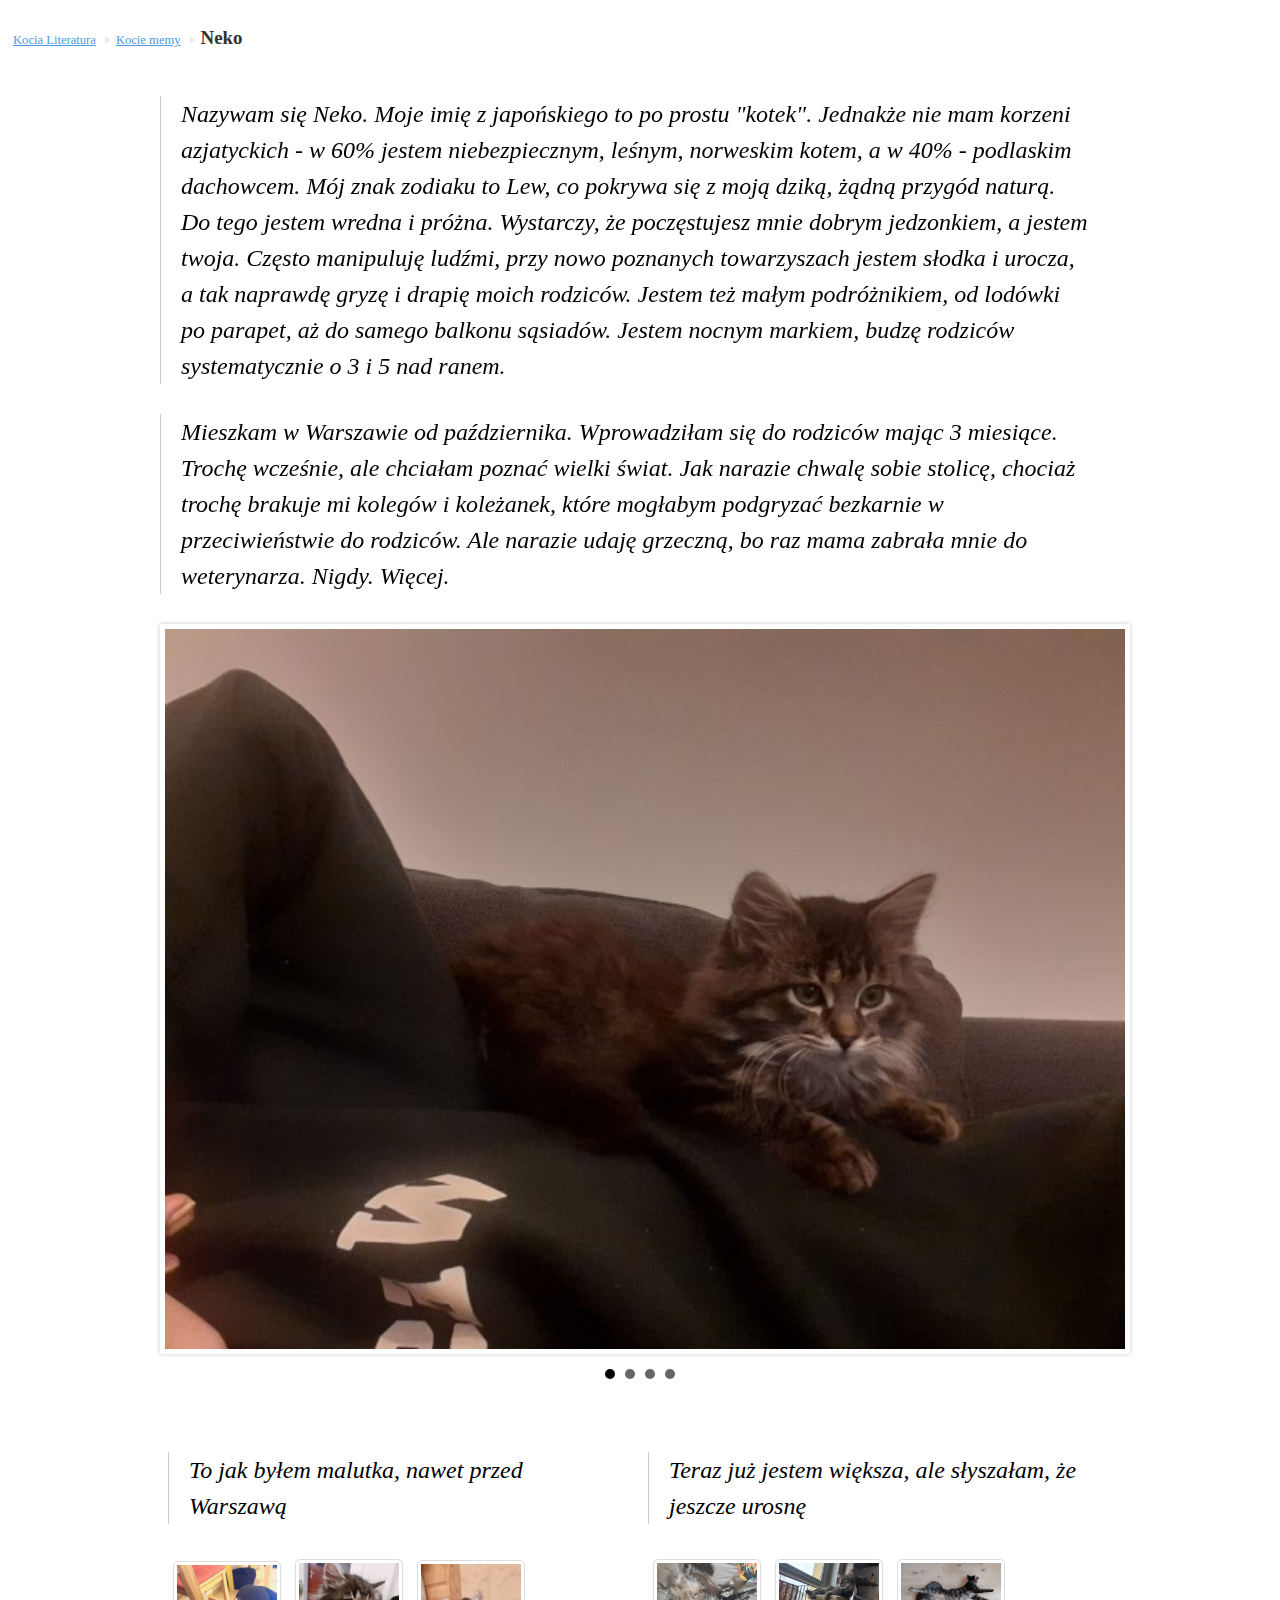
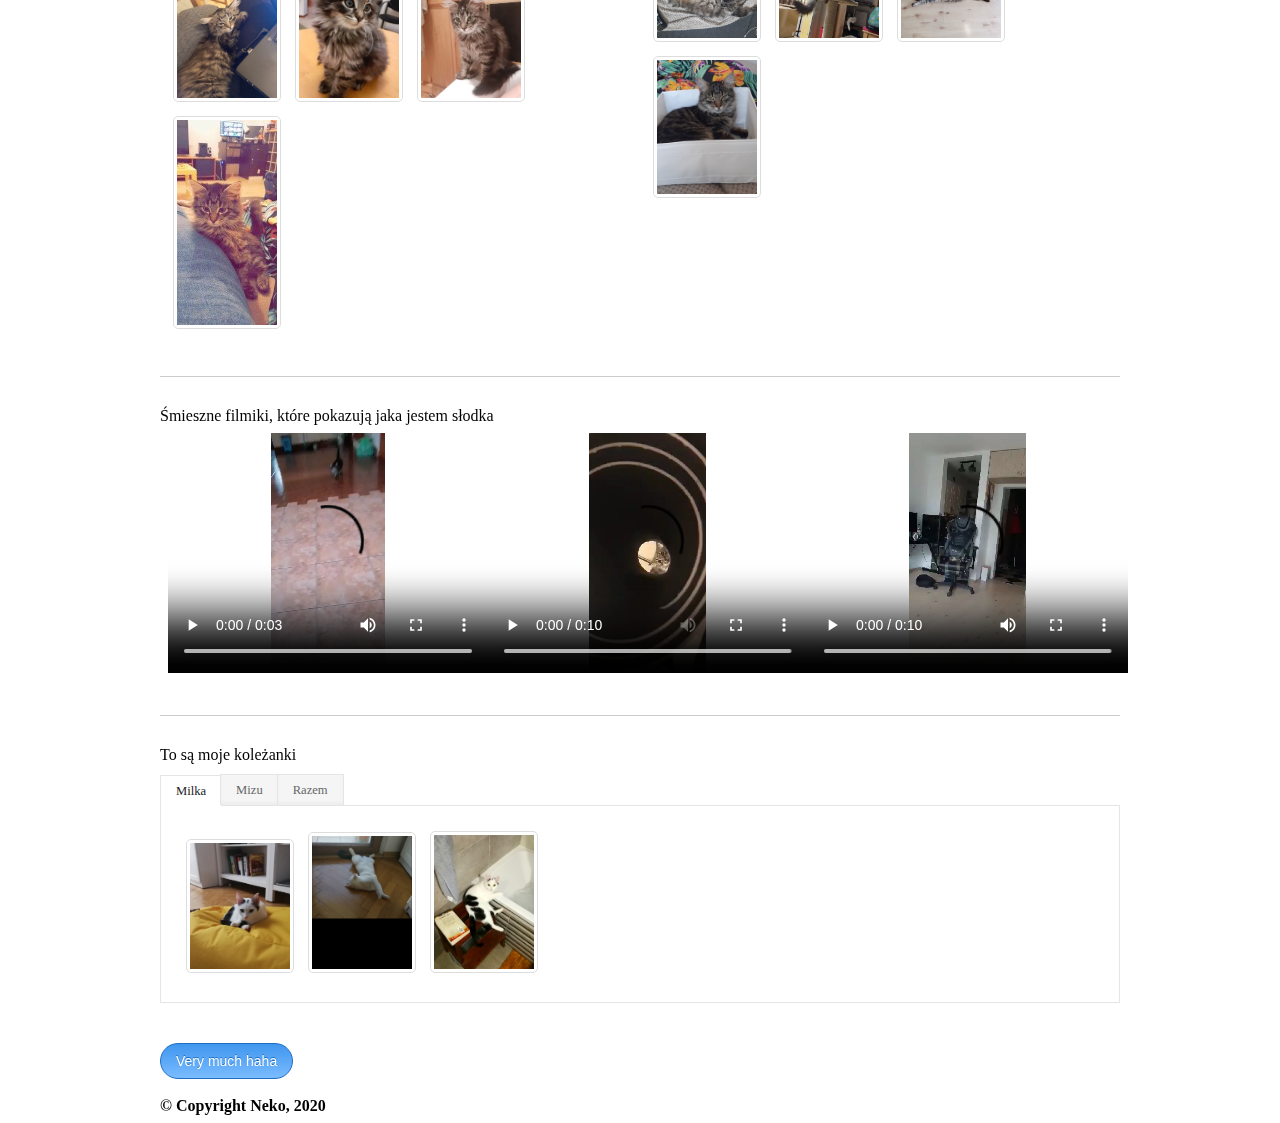
==== src/main/resources/static/index.html @ a4380b23 "First commit" ====
﻿<!DOCTYPE html>
<html lang="pl">
<head>
	<!-- META -->
	<title>Neko - dorosla wersja</title>
	<meta charset="UTF-8">
	<meta name="viewport" content="width=device-width, initial-scale=1.0"/>
	<meta name="description" content="" />
	

	</head>
	<body>
	<ul class="breadcrumbs">
<li><a href="https://www.koty.pl/ksiazki-o-kotach/">Kocia Literatura</a></li>
<li><a href="https://kwejk.pl/kategoria/koty">Kocie memy</a></li>
<li><a href=""><h5>Neko</h5></a></li>
</ul>





<div class="grid">
<blockquote>
<p>
Nazywam się Neko. Moje imię z japońskiego to po prostu "kotek". Jednakże nie mam korzeni azjatyckich - w 60% jestem niebezpiecznym, leśnym, norweskim kotem, a w 40% - podlaskim dachowcem.
Mój znak zodiaku to Lew, co pokrywa się z moją dziką, żądną przygód naturą. Do tego jestem wredna i próżna. Wystarczy, że poczęstujesz mnie dobrym jedzonkiem, a jestem twoja.
Często manipuluję ludźmi, przy nowo poznanych towarzyszach jestem słodka i urocza, a tak naprawdę gryzę i drapię moich rodziców.
Jestem też małym podróżnikiem, od lodówki po parapet, aż do samego balkonu sąsiadów.
Jestem nocnym markiem, budzę rodziców systematycznie o 3 i 5 nad ranem.

</p>
</blockquote>




<blockquote>
<p>Mieszkam w Warszawie od października. Wprowadziłam się do rodziców mając 3 miesiące. Trochę wcześnie, ale chciałam poznać wielki świat.
Jak narazie chwalę sobie stolicę, chociaż trochę brakuje mi kolegów i koleżanek, które mogłabym podgryzać bezkarnie w przeciwieństwie do rodziców.
Ale narazie udaję grzeczną, bo raz mama zabrała mnie do weterynarza.
Nigdy. Więcej.
</p>
</blockquote>




	<ul class="slideshow">
		<li><img src="slide3.jpg" alt="Kotek" width="550" height="350" /></li>
		<li><img src="c3.jpg" alt="Kotek"  width="550" height="350" /></li>
		<li><img src="c2.jpg" alt="Kotek" width="550" height="350" /></li>
		<li><img src="c6.jpg" alt="Kotek" width="550" height="350" /></li>
	</ul>

	<div class="col_6">
	
	<blockquote>
<p>
To jak byłem malutka, nawet przed Warszawą
</p>
</blockquote>


		<div class="gallery">
			<a href="small1.jpg"><img src="small1.jpg" alt="Kotek" width="100" height="100" /></a>
			<a href="small2.jpg"><img src="small2.jpg" alt="Kotek" width="100" height="100" /></a>
			<a href="small3.jpg"><img src="small3.jpg" alt="Kotek" width="100" height="100" /></a>
			<a href="small4.jpg"><img src="small4.jpg" alt="Kotek" width="100" height="100" /></a>

		</div>
	
	
	</div>
<div class="col_6">
<blockquote>
<p>
Teraz już jestem większa, ale słyszałam, że jeszcze urosnę
</p>
</blockquote>



	<div class="gallery">
		<a href="c6.jpg"><img src="c6.jpg" alt="Kotek"  width="100" height="100" /></a>
		<a href="c2.jpg"><img src="c2.jpg" alt="Kotek" width="100" height="100" /></a>
		<a href="c3.jpg"><img src="c3.jpg" alt="Kotek" width="100" height="100" /></a>
		<a href="c5.jpg"><img src="c5.jpg" alt="Kotek" width="100" height="100" /></a>
	</div>

</div>


<hr class="alt1" />

<div class="headline">Śmieszne filmiki, które pokazują jaka jestem słodka</div>
	<div class="col_4">
		<video width="320" height="240" controls>
			<source src="video1.mp4" type="video/mp4"></video>

	</div>
	<div class="col_4"><video width="320" height="240" controls>
		<source src="video2.mp4" type="video/mp4"></video>

	</div>
	<div class="col_4">
		<video width="320" height="240" controls>
			<source src="video3.mp4" type="video/mp4"></video>

	</div>

<hr class="alt1" />
<div class="headline">
  To są moje koleżanki
  </div>
  <ul class="tabs left">
<li><a href="#tabr1">Milka</a></li>
<li><a href="#tabr2">Mizu</a></li>
<li><a href="#tabr3">Razem</a></li>
</ul>

<div id="tabr1" class="tab-content">
	<div class="gallery">
		<a href="milka1.jpg"><img src="milka1.jpg" alt="Kotek" width="100" height="100" /></a>
		<a href="milka2.jpg"><img src="milka2.jpg" alt="Kotek" width="100" height="100" /></a>
		<a href="milka3.jpg"><img src="milka3.jpg" alt="Kotek" width="100" height="100" /></a>

	</div>

</div>
<div id="tabr2" class="tab-content">
	<div class="gallery">
		<a href="mizu1.jpg"><img src="mizu1.jpg" alt="Kotek" width="100" height="100" /></a>
		<a href="mizu2.jpg"><img src="mizu2.jpg" alt="Kotek" width="100" height="100" /></a>
		<a href="mizu3.jpg"><img src="mizu3.jpg" alt="Kotek" width="100" height="100" /></a>

	</div>

</div>
<div id="tabr3" class="tab-content">
	<div class="gallery">
		<a href="razem1.jpg"><img src="razem1.jpg" alt="Kotek" width="100" height="100" /></a>
		<a href="razem2.jpg"><img src="razem2.jpg" alt="Kotek" width="100" height="100" /></a>
		<a href="razem3.jpg"><img src="razem3.jpg" alt="Kotek" width="100" height="100" /></a>

	</div>
</div>




<div class="headline"><button class="tooltip medium blue pill" data-content="#tooltipcontentID" data-action="click">Very much haha</button> </div>
<div class="tooltip-content" id="tooltipcontentID"><h5>To już koniec?</h5>
<img src="haha1.jpg" alt="Kotek" width="180" height="150" />
</div>
	<!-- Cookie Consent by https://www.FreePrivacyPolicy.com -->
	<script  src="//www.freeprivacypolicy.com/public/cookie-consent/4.0.0/cookie-consent.js" charset="UTF-8"></script>
	<script  charset="UTF-8">
document.addEventListener('DOMContentLoaded', function () {
cookieconsent.run({"notice_banner_type":"headline","consent_type":"implied","palette":"light","language":"en","page_load_consent_levels":["strictly-necessary","functionality","tracking","targeting"],"notice_banner_reject_button_hide":false,"preferences_center_close_button_hide":false});
});
</script>

	<noscript>Cookie Consent by <a href="https://www.FreePrivacyPolicy.com/free-cookie-consent/" rel="nofollow noopener">FreePrivacyPolicy.com</a></noscript>

	<footer>

       <div class="footer"> <b>   © Copyright Neko, 2020</b></div>


     </footer>
</div> <!-- End Grid -->

</body>
<!-- CSS -->
<link rel="stylesheet" type="text/css" href="css/kickstart.css" media="all" />
<link rel="stylesheet" type="text/css" href="style.css" media="all" />

<!-- Javascript -->
<script  src="https://ajax.googleapis.com/ajax/libs/jquery/1.9.1/jquery.min.js" defer></script>
<script  src="js/kickstart.js" defer></script>
</html>
---- src/main/resources/static/css/kickstart.css ----
/*
	99Lime.com HTML KickStart by Joshua Gatcke
	kickstart.css

	Don't edit the file if you want HTML KickStart to be upgradeable.
	Instead, copy any CSS selectors you want to modify to your style.css file.

	// Colors
	blue: #4D99E0;
*/
/*---------------------------------
	IMPORTS
-----------------------------------*/
@import url(kickstart-buttons.css);
@import url(kickstart-forms.css);
@import url(kickstart-grid.css);
@import url(jquery.fancybox-1.3.4.css);
@import url(kickstart-slideshow.css);
@import url(tiptip.css);


/*---------------------------------
	HTML ELEMENTS
-----------------------------------*/
*{
-webkit-box-sizing: border-box; /* Safari/Chrome, other WebKit */
-moz-box-sizing: border-box;    /* Firefox, other Gecko */
box-sizing: border-box;         /* Opera/IE 8+ */
}
a{color:#4D99E0;outline:0;}
a:active{color:inherit;}
a:visited{}
a:hover{}
a img{border:0;}
a [class^="icon-"]{color:inherit;text-decoration:none;}
strong,b{color:#000;font-weight:bold;}
strike{}
em,i{}
.hide{display:none;}
.show{display:block;}

/*---------------------------------
	UTILITY
-----------------------------------*/
.center{text-align:center;}
.left{text-align:left;}
.right{text-align:right;}

/*---------------------------------
	HR
-----------------------------------*/
hr{clear:both;border-bottom:0;border-top:1px dotted #ccc;border-right:0;border-left:0;margin:30px 0;min-height: 0;height:1px;}
hr.alt1{border-style: solid;}
hr.alt2{border-style: dashed;}

/*---------------------------------
	HTML5 ELEMENTS (shim)
-----------------------------------*/
article,aside,details,figcaption,figure,
footer,header,hgroup,menu,nav,section {
display:block;
}

/*---------------------------------
	HEADINGS
-----------------------------------*/
h1,h2,h3,h4,h5,h6{
font-weight:bold;
line-height:140%;
}

h1{
font-size:3.5em;
margin:10px 0 10px 0;
}

h2{
font-size:3em;
margin:10px 0 10px 0;
}

h3{
font-size:2.5em;
margin:10px 0 10px 0;
line-height:130%;
}

h4{
font-size:2em;
margin:10px 0 10px 0;
}

h5{
font-size:1.5em;
margin:10px 0 10px 0;
}

h6{
font-size:1.2em;
margin:10px 0 5px 0;
}

/*---------------------------------
	PARAGRAPHS
-----------------------------------*/
p{
margin:10px 0;
}

/*---------------------------------
	BLOCKQUOTES
-----------------------------------*/
blockquote{
font-size:1.5em;
line-height:1.5em;
font-style: italic;
margin:30px 30px 30px 0;
padding:0 0 0 20px;
border-left:1px solid #ccc;
}

	blockquote span{font-size:0.7em;display:block;}
	blockquote.small{font-size:1.2em;}

/*---------------------------------
	LISTS
-----------------------------------*/
ul, ol{
padding:0;
margin:0 0 20px 25px;
}

li{
padding:5px 0;
margin:0;
}

ul.list-unstyled{
padding:0;
margin:0 0 20px 0;
}

ul.list-unstyled li{
padding:5px 0;
margin:0;
list-style-type:none;

}
	
ul.alt{
padding:0;
margin:0 0 20px 0;
}

ul.alt li{
list-style-type:none;
border-top:1px dotted #ccc;
border-bottom:1px dotted #ccc;
margin:0 0 -1px 0;
background:url(img/icon-arrow-right.png) no-repeat 5px 0.7em;
padding-left:20px;
}

ul.icons{
margin:0 0 20px 0;
padding:0;
}

ul.icons li{
list-style-type:none;
margin:0;
padding:5px 0;
}

/*---------------------------------
	PRE & CODE
-----------------------------------*/
code{
font-family: Consolas, "Andale Mono WT", "Andale Mono", "Lucida Console", "Lucida Sans Typewriter", "DejaVu Sans Mono", "Bitstream Vera Sans Mono", "Liberation Mono", "Nimbus Mono L", Monaco, "Courier New", Courier, monospace;
font-size:0.9em;
border:1px solid lightblue;
padding:3px;
-moz-border-radius:3px;
-webkit-border-radius:3px;
border-radius:3px;
color:#518BAB;
}

pre{
white-space: pre-wrap;       /* css-3 */
white-space: -moz-pre-wrap !important;  /* Mozilla, since 1999 */
white-space: -pre-wrap;      /* Opera 4-6 */
white-space: -o-pre-wrap;    /* Opera 7 */
word-wrap: break-word;       /* Internet Explorer 5.5+ */
margin: 0 0 0 0;
padding:5px 5px 3px 5px;
background:#fff;
-moz-border-radius:5px;
-webkit-border-radius:5px;
border-radius:5px;
-webkit-box-shadow:inset 0 0 7px rgba(0,0,0,0.2);
-moz-box-shadow:inset 0 0 7px rgba(0,0,0,0.2);
box-shadow:inset 0 0 7px rgba(0,0,0,0.2);
padding:10px;
margin:0 0;
border:1px solid #ddd;
font-family: Consolas, "Andale Mono WT", "Andale Mono", "Lucida Console", "Lucida Sans Typewriter", "DejaVu Sans Mono", "Bitstream Vera Sans Mono", "Liberation Mono", "Nimbus Mono L", Monaco, "Courier New", Courier, monospace;
font-size:0.9em;
}

/*---------------------------------
	TABLES
-----------------------------------*/
table{width:100%;margin:0 0 10px 0;text-align:left;border-collapse: collapse;}
	thead, tbody{margin:0;padding:0;}
	th, td{padding:7px 10px;font-size:0.9em;border-bottom:1px dotted #ddd;text-align:left;}
	thead th{font-size:0.9em;padding:3px 10px;border-bottom:1px solid #ddd;}
	tbody tr.last th,
	tbody tr.last td{border-bottom:0;}

/* striped */
table.striped{}
	table.striped tr.alt{background:#f5f5f5;}
	table.striped thead th{background:#fff;}
	table.striped tbody th{background:#f5f5f5;text-align:right;padding-right:15px;border-right:1px dotted #e5e5e5;}
	table.striped tbody tr.alt th{background:#efefef;}

/* tight */
table.tight{}
	table.tight th, .tight td{padding:2px 10px;}

/* sortable */
table.sortable{border:1px solid #ddd;}
	table.sortable thead th{cursor: pointer;position:relative;top:0;left:0;border-right:1px solid #ddd;}
	table.sortable thead th:hover{background:#efefef;}
	table.sortable span.arrow{border-style:solid;border-width:5px;
	display:block;position:absolute;top:50%;right:5px;font-size:0;
	border-color:#ccc transparent transparent transparent;
	line-height:0;height:0;width:0;margin-top:-2px;}
	table.sortable span.arrow.up{border-color:transparent transparent #ccc transparent;margin-top:-7px;}

/*---------------------------------
	TABS
-----------------------------------*/
ul.tabs{
margin:10px 0 -1px 0;
padding:0;
width:100%;
border-bottom:1px solid #e5e5e5;
float:left;
font-size:0;
}

	ul.tabs.left{text-align:left;}
	ul.tabs.center{text-align:center;}
	ul.tabs.right{text-align:right;}
	ul.tabs.right li{margin:0 0 0 -2px;}

	ul.tabs li{
	font-size:14px;
	list-style-type:none;
	margin:0 -2px 0 0;
	padding:0;
	display:inline-block;
	*display:inline;/*IE ONLY*/
	position:relative;
	top:0;
	left:0;
	*top:1px;/*IE 7 ONLY*/
	zoom:1;
	}

	ul.tabs li a{
	text-decoration:none;
	color:#666;
	display:inline-block;
	padding:9px 15px;
	position: relative;
	top:0;
	left:0;
	line-height:100%;
	background:#f5f5f5;
	-webkit-box-shadow: inset 0 -3px 3px rgba(0,0,0,0.03);
	-moz-box-shadow: inset 0 -3px 3px rgba(0,0,0,0.03);
	box-shadow: inset 0 -3px 3px rgba(0,0,0,0.03);
	border:1px solid #e5e5e5;
	border-bottom:0;
	font-size:0.9em;
	zoom:1;
	}

	ul.tabs li a:hover{
	background:#fff;
	}

	ul.tabs li.current a{
	position:relative;
	top:1px;
	left:0;
	background:#fff;
	-webkit-box-shadow: none;
	-moz-box-shadow: none;
	box-shadow: none;
	color:#222;
	}

	.tab-content{
	border:1px solid #efefef;
	border:1px solid #e5e5e5;
	background:#fff;
	clear:both;
	padding:20px;
	margin:0 0 40px 0;
	}


/*---------------------------------
	BREADCRUMBS
-----------------------------------*/
ul.breadcrumbs{
margin:10px 0;
padding:0;
line-height:0%;
font-size:0;
}

	ul.breadcrumbs li{
	list-style-type:none;
	margin:0;
	padding:0;
	display:inline-block;
	*display:inline; /* IE ONLY*/
	position:relative;
	zoom:1;
	line-height:100%;
	font-size:14px; /* 0.8em default to override font-size:0; on parent*/
	}

	ul.breadcrumbs li a{
	display:inline-block;
	*display:inline; /* IE ONLY*/
	position:relative;
	padding:5px 15px 5px 5px;
	font-size:0.9em;
	zoom:1;
	margin:0;
	background:url(img/icon-arrow-right.png) no-repeat right center;
	}

	ul.breadcrumbs li.last a{
	color:#333;
	cursor: default;
	text-decoration:none;
	background:none;
	}

	ul.breadcrumbs li.last a:hover{
	text-decoration:none;
	}

	/* Alternative Style */
	ul.breadcrumbs.alt1{
	border:1px solid transparent;
	font-size:0;
	}

	ul.breadcrumbs.alt1 li a{
	padding:10px 25px 10px 15px;
	background:url(img/breadcrumbs-bg.gif) no-repeat right center;
	text-decoration:none;
	border-top:1px solid #efefef;
	border-bottom:1px solid #efefef;
	font-size:12px;
	}

	ul.breadcrumbs.alt1 a:hover{
	text-decoration:underline;
	}

	ul.breadcrumbs.alt1 li.first a{
	border-left:1px solid #efefef;
	}

	ul.breadcrumbs.alt1 li.last a{
	background:none;
	border-right:1px solid #efefef;
	}

/*---------------------------------
	IMAGES
-----------------------------------*/
/*
	for img .style1, .style2, .style3
	view js/kickstart.js Image Style Helpers
*/
img{
margin:0;
padding:0;
display:inline-block;
position:relative;
zoom:1;
vertical-align: bottom;
}

	img.align-left, .img-wrap.align-left{float:left;margin:0 10px 5px 0;}
	img.align-right, .img-wrap.align-right{float:right;margin:0 0 5px 10px;}
	img.full-width{clear:both;display:block;width:100%;height:auto;margin:0 0 10px 0;}

	div.caption{
	background:#f5f5f5;
	border:1px solid #ddd;
	padding:3px;
	max-width:100%;
	display:inline-block;
	height:auto;
	}

		div.caption img{
		display:block;
		padding:0;
		margin:0;
		width:100%;
		height:auto;
		}

		div.caption span{
		display:block;
		margin-top:3px;
		font-size:0.8em;
		color:#666;
		padding:0px 5px;
		}

	.gallery{}

		.gallery a{
		display:inline-block;
		position:relative;
		border:1px solid #ddd;
		background:#fff;
		padding:3px;
		margin:5px;
		-moz-border-radius:5px;
		-webkit-border-radius:5px;
		border-radius:5px;
		}

		.gallery a img{
		display: block;
		position: relative;
		margin:0;
		padding:0;
		}

/*---------------------------------
	SLIDESHOW2
-----------------------------------*/
.slideshow-wrap{
clear:both;
margin:0;
padding:0;
position:relative;
top:0;
left:0;
overflow:hidden;
clear:both;
}

	.slideshow-inner{
	overflow:hidden;
	clear:both;
	position:relative;
	top:0;
	left:0;
	border:1px solid #efefef;
	}

	.slideshow{
	clear:both;
	margin:0;
	padding:0;
	width:auto;
	height:auto;
	overflow:hidden;
	}

		.slideshow li{
		list-style-type:none;
		margin:0;
		padding:0;
		float:left;
		display:block;
		}

			.slideshow img{vertical-align: bottom;}

	.slideshow-buttons{
	text-align:right;
	margin:3px 0 0 0;
	padding:0;
	}

		.slideshow-buttons li{display:inline;position:relative;top:0;left:0;line-height:100%;margin:0;padding:0;}
		.slideshow-buttons li.current a{background:#ddd;}

		.slideshow-buttons a{
		display:inline;
		position:relative;
		top:0;
		left:0;
		padding:1px 3px;
		margin:0 1px;
		line-height:100%;
		border:1px solid #efefef;
		text-decoration:none;
		font-size:0.8em;
		}
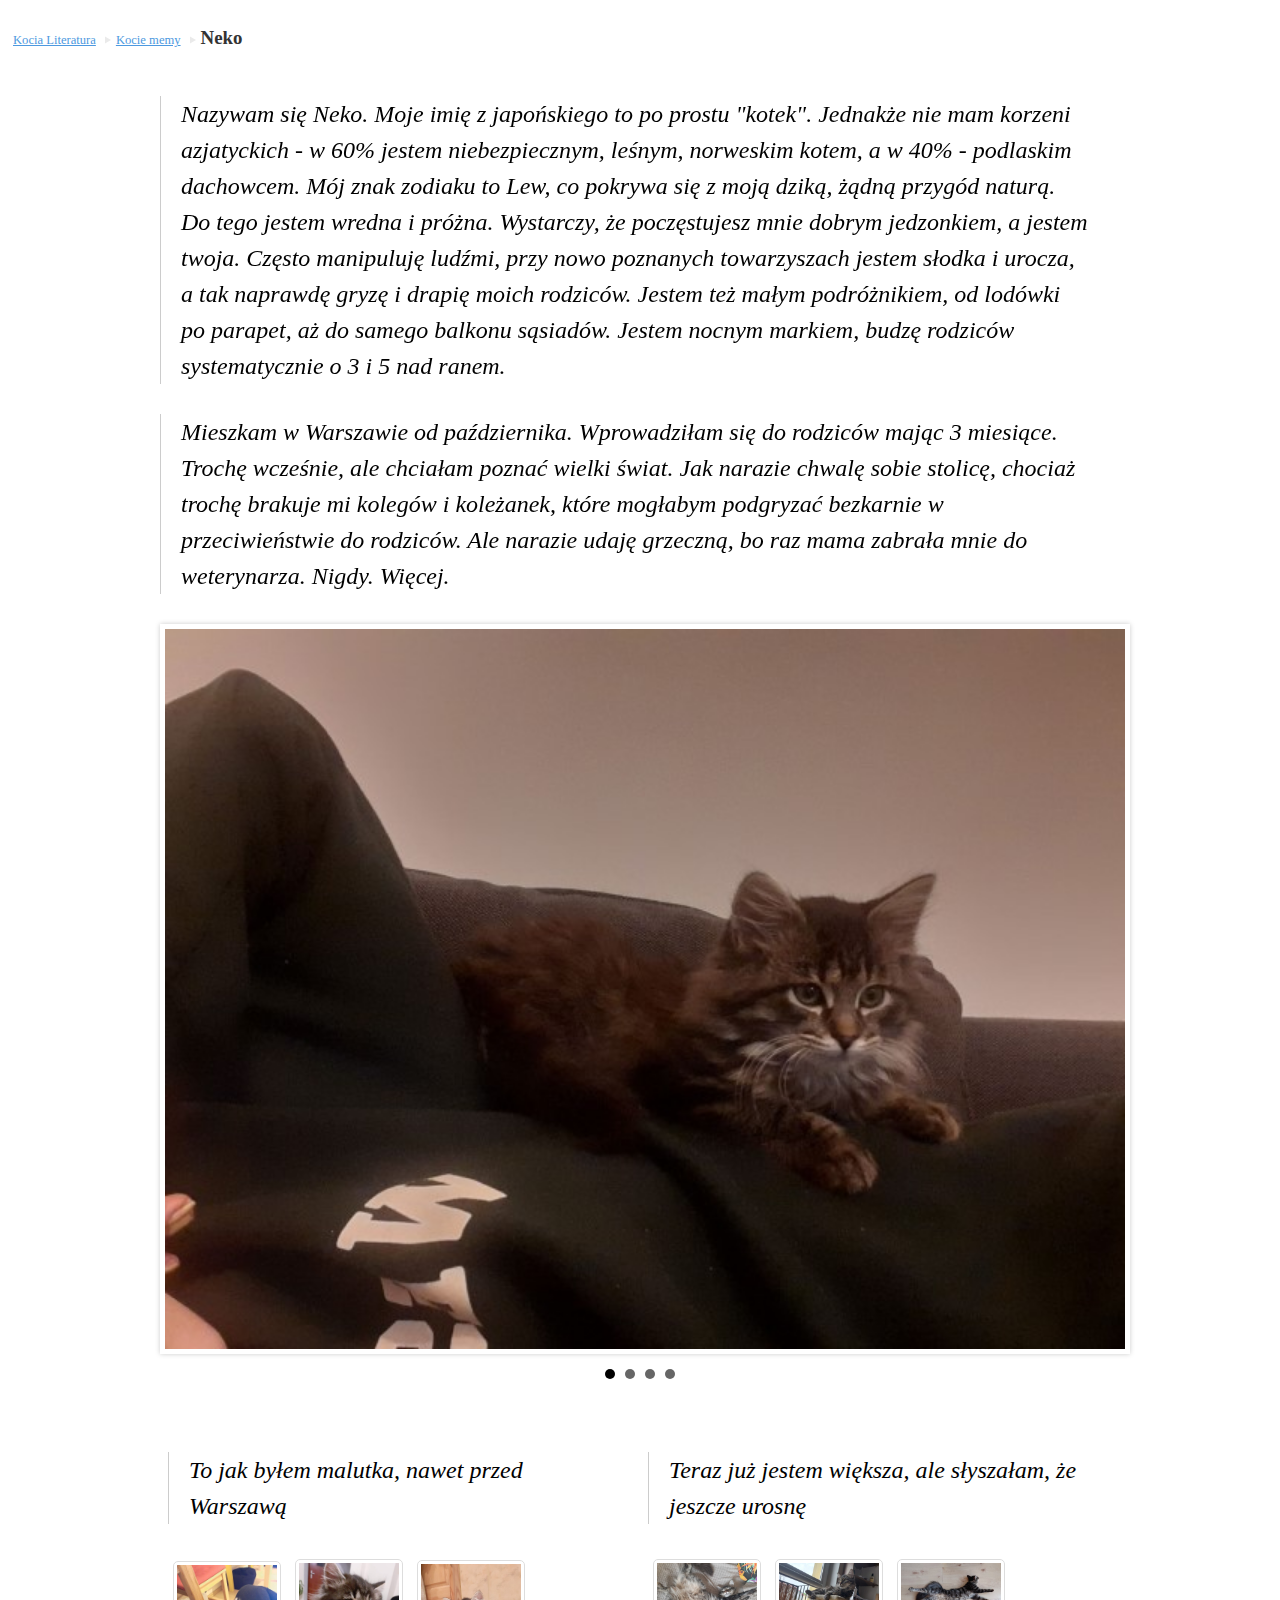
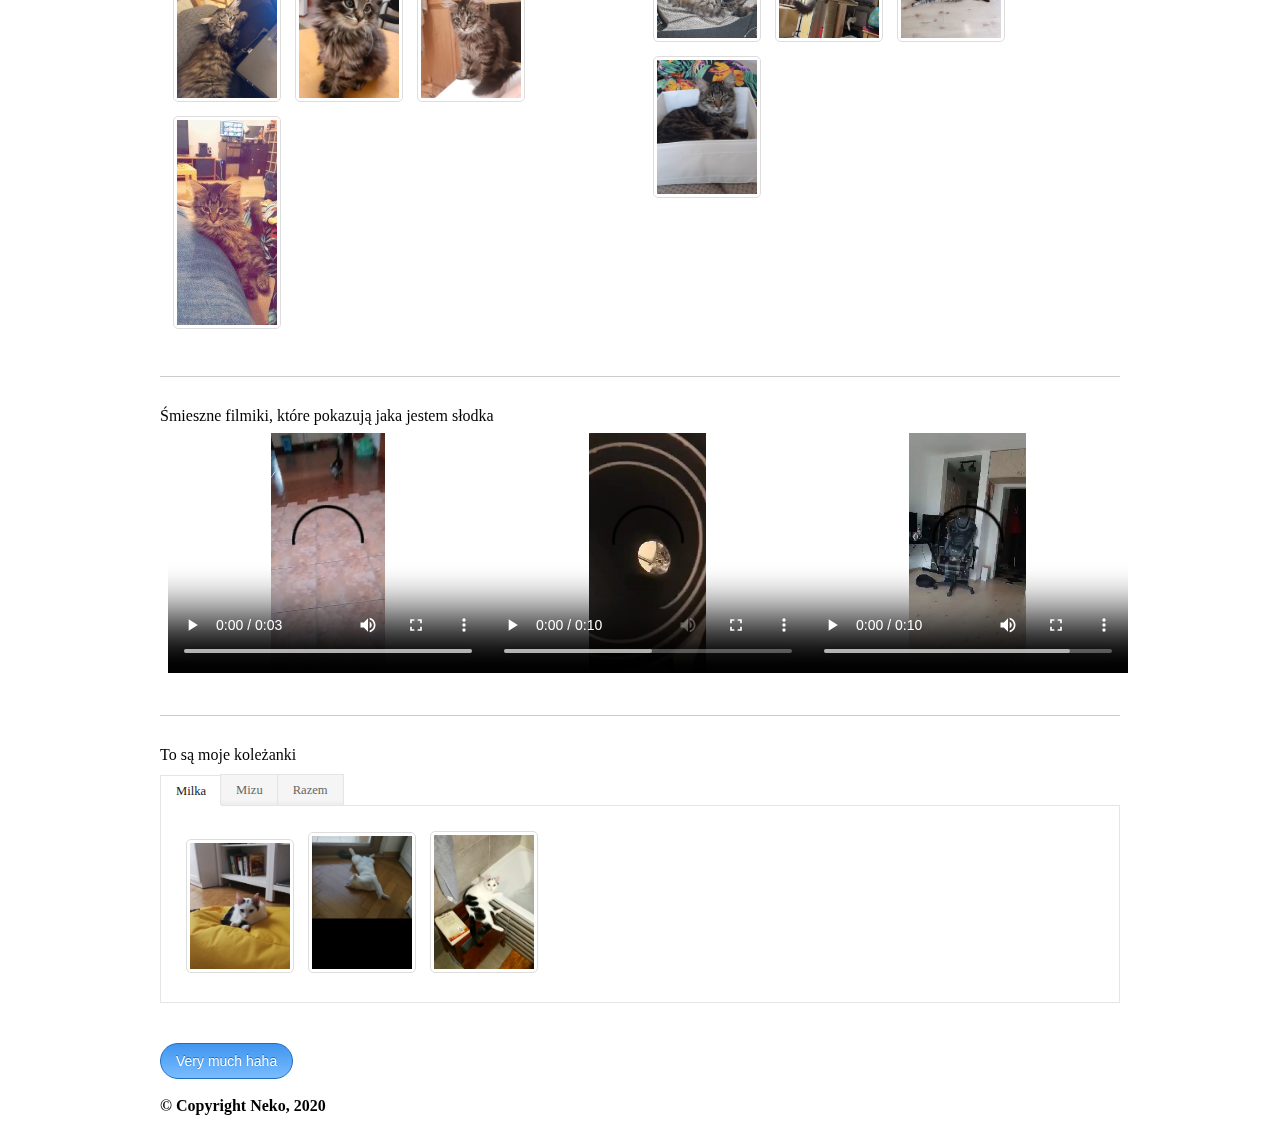
==== commit 5f93d6e4: "Update index.html" ====
--- a/src/main/resources/static/index.html
+++ b/src/main/resources/static/index.html
@@ -7,7 +7,9 @@
 	<meta name="viewport" content="width=device-width, initial-scale=1.0"/>
 	<meta name="description" content="" />
 	
-
+<!-- CSS -->
+<link rel="stylesheet" type="text/css" href="css/kickstart.css" media="all" />
+<link rel="stylesheet" type="text/css" href="style.css" media="all" />
 	</head>
 	<body>
 	<ul class="breadcrumbs">
@@ -154,8 +156,8 @@
 <img src="haha1.jpg" alt="Kotek" width="180" height="150" />
 </div>
 	<!-- Cookie Consent by https://www.FreePrivacyPolicy.com -->
-	<script  src="//www.freeprivacypolicy.com/public/cookie-consent/4.0.0/cookie-consent.js" charset="UTF-8"></script>
-	<script  charset="UTF-8">
+	<script  src="//www.freeprivacypolicy.com/public/cookie-consent/4.0.0/cookie-consent.js"></script>
+	<script  >
 document.addEventListener('DOMContentLoaded', function () {
 cookieconsent.run({"notice_banner_type":"headline","consent_type":"implied","palette":"light","language":"en","page_load_consent_levels":["strictly-necessary","functionality","tracking","targeting"],"notice_banner_reject_button_hide":false,"preferences_center_close_button_hide":false});
 });
@@ -172,9 +174,7 @@
 </div> <!-- End Grid -->
 
 </body>
-<!-- CSS -->
-<link rel="stylesheet" type="text/css" href="css/kickstart.css" media="all" />
-<link rel="stylesheet" type="text/css" href="style.css" media="all" />
+
 
 <!-- Javascript -->
 <script  src="https://ajax.googleapis.com/ajax/libs/jquery/1.9.1/jquery.min.js" defer></script>
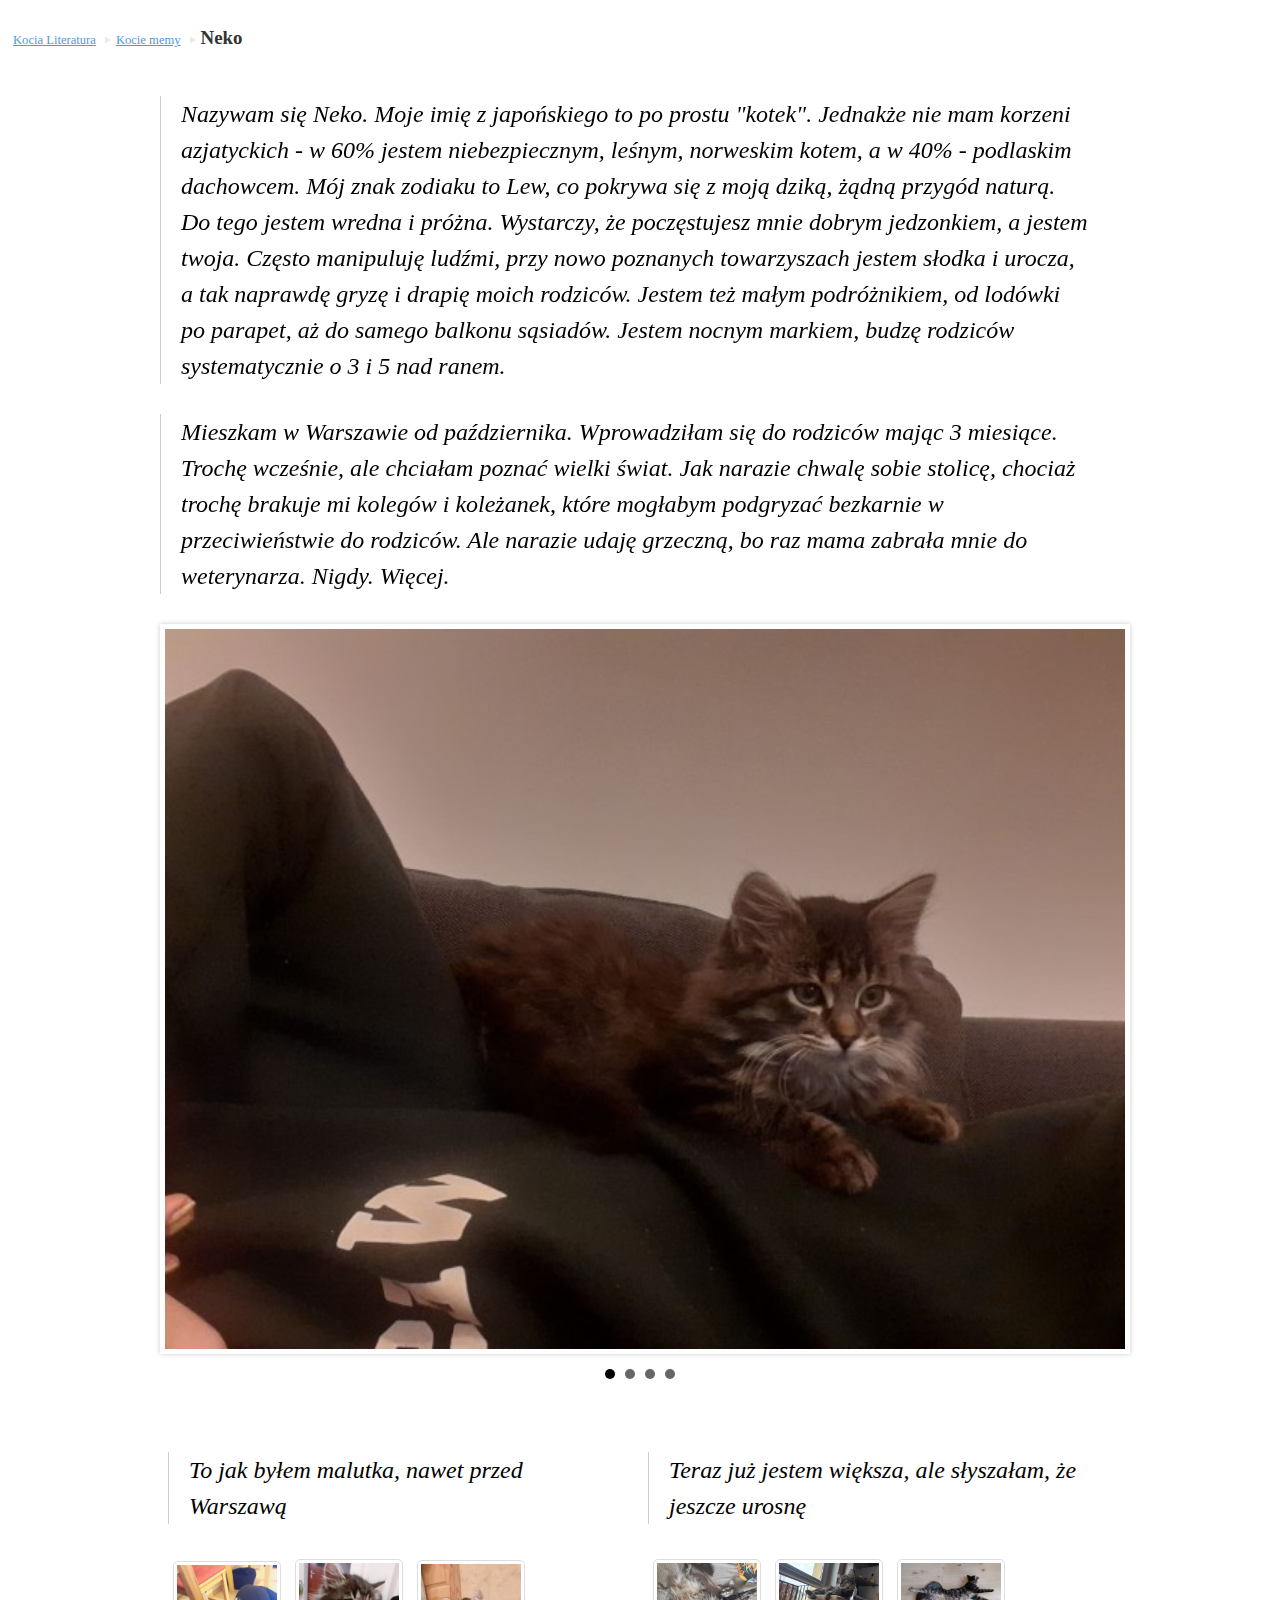
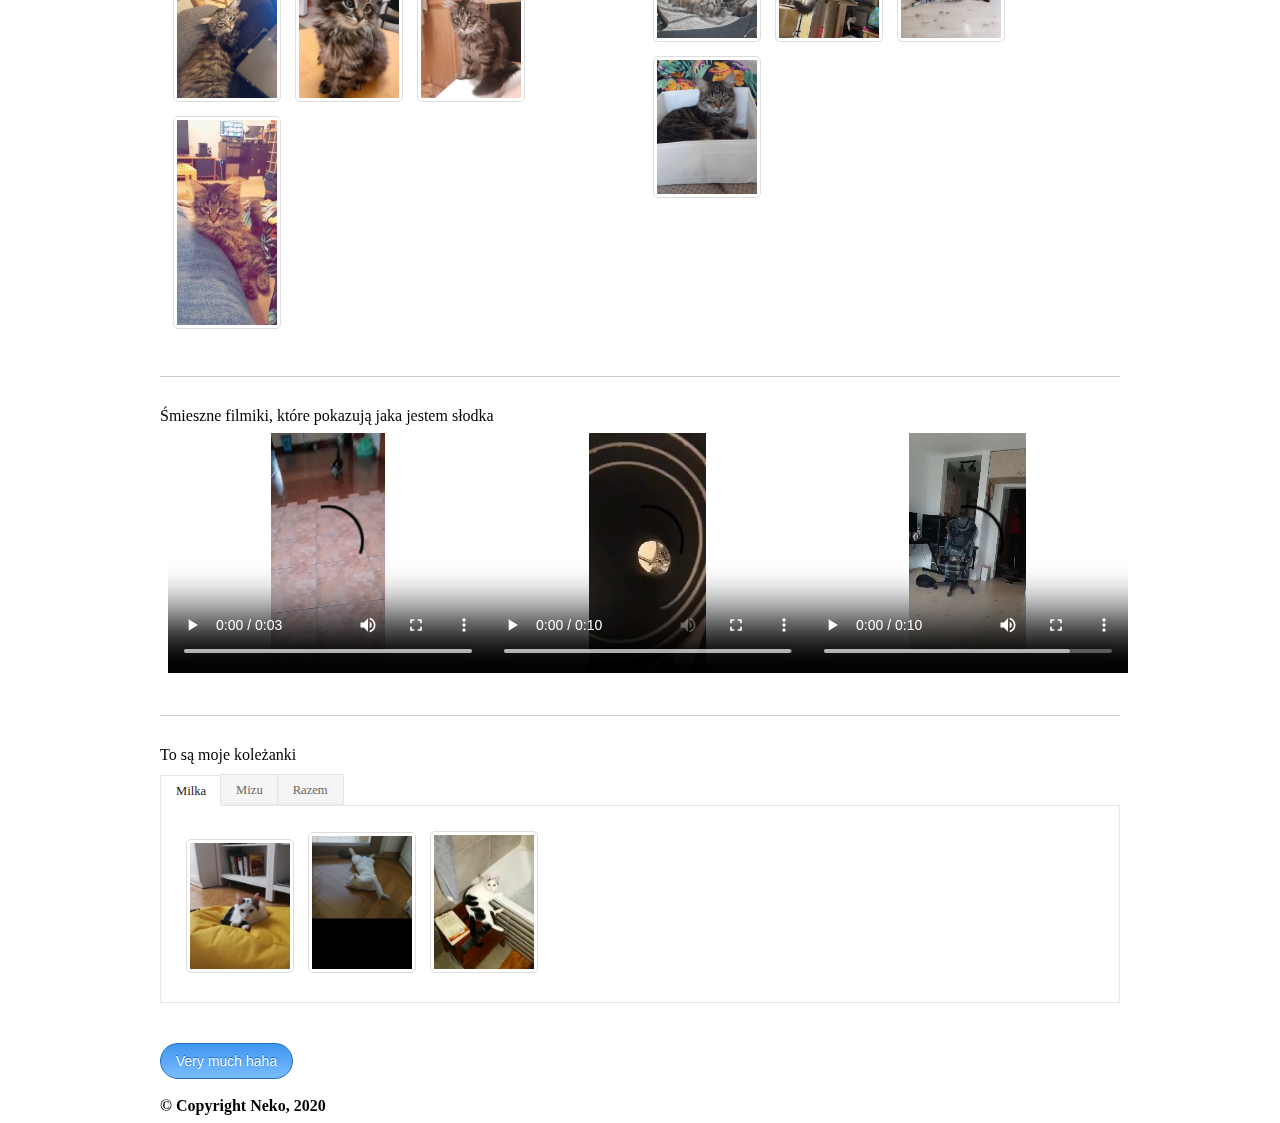
==== commit ffde33ab: "Update index.html" ====
--- a/src/main/resources/static/index.html
+++ b/src/main/resources/static/index.html
@@ -7,9 +7,7 @@
 	<meta name="viewport" content="width=device-width, initial-scale=1.0"/>
 	<meta name="description" content="" />
 	
-<!-- CSS -->
-<link rel="stylesheet" type="text/css" href="css/kickstart.css" media="all" />
-<link rel="stylesheet" type="text/css" href="style.css" media="all" />
+
 	</head>
 	<body>
 	<ul class="breadcrumbs">
@@ -172,11 +170,13 @@
 
      </footer>
 </div> <!-- End Grid -->
-
+<!-- CSS -->
+<link rel="stylesheet" type="text/css" href="css/kickstart.css" media="all" />
+<link rel="stylesheet" type="text/css" href="style.css" media="all" />
+<!-- Javascript -->
+<script  src="https://ajax.googleapis.com/ajax/libs/jquery/1.9.1/jquery.min.js" defer></script>
+<script  src="js/kickstart.js" defer></script>
 </body>
 
 
-<!-- Javascript -->
-<script  src="https://ajax.googleapis.com/ajax/libs/jquery/1.9.1/jquery.min.js" defer></script>
-<script  src="js/kickstart.js" defer></script>
 </html>
